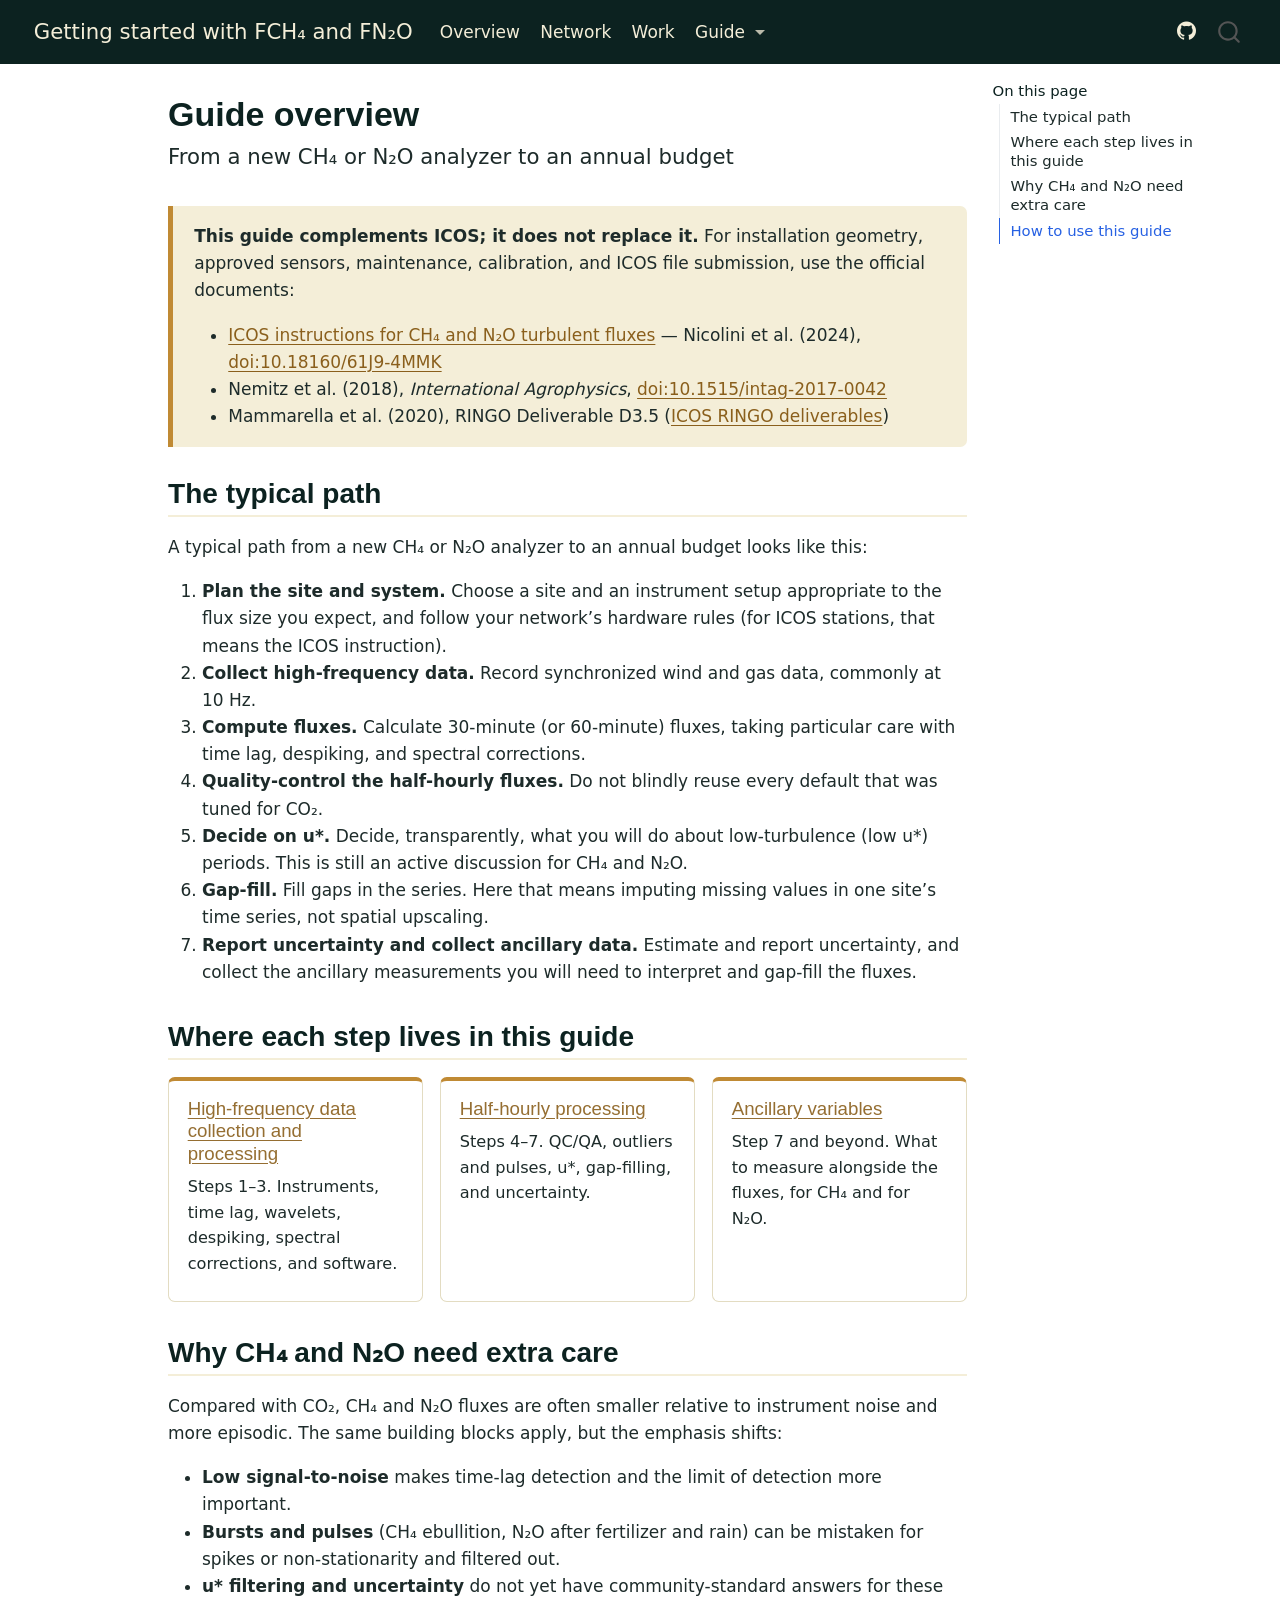
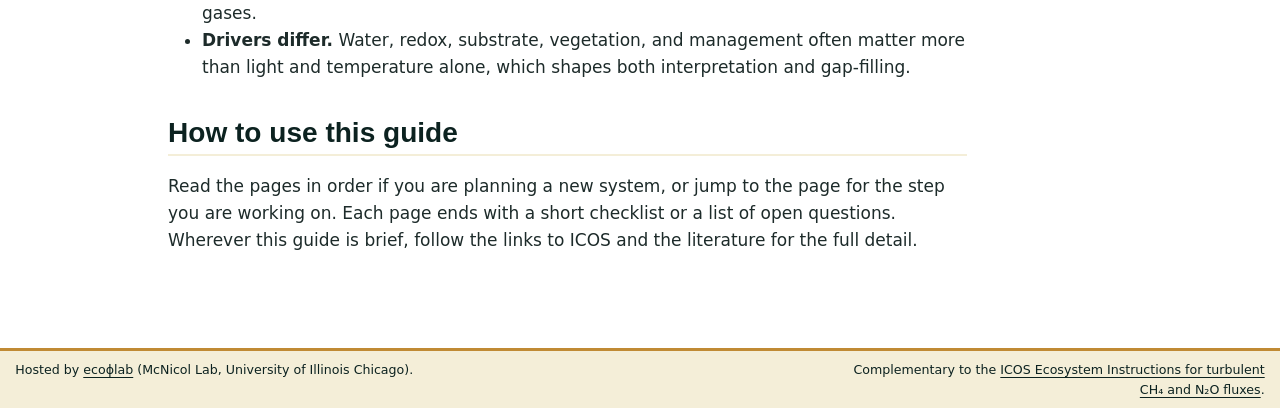
==== guide/index.html @ 62d7a55d "Publish rendered site" ====
<!DOCTYPE html>
<html xmlns="http://www.w3.org/1999/xhtml" lang="en" xml:lang="en"><head>

<meta charset="utf-8">
<meta name="generator" content="quarto-1.8.25">

<meta name="viewport" content="width=device-width, initial-scale=1.0, user-scalable=yes">


<title>Guide overview – Getting started with FCH₄ and FN₂O</title>
<style>
code{white-space: pre-wrap;}
span.smallcaps{font-variant: small-caps;}
div.columns{display: flex; gap: min(4vw, 1.5em);}
div.column{flex: auto; overflow-x: auto;}
div.hanging-indent{margin-left: 1.5em; text-indent: -1.5em;}
ul.task-list{list-style: none;}
ul.task-list li input[type="checkbox"] {
  width: 0.8em;
  margin: 0 0.8em 0.2em -1em; /* quarto-specific, see https://github.com/quarto-dev/quarto-cli/issues/4556 */ 
  vertical-align: middle;
}
</style>


<script src="../site_libs/quarto-nav/quarto-nav.js"></script>
<script src="../site_libs/quarto-nav/headroom.min.js"></script>
<script src="../site_libs/clipboard/clipboard.min.js"></script>
<script src="../site_libs/quarto-search/autocomplete.umd.js"></script>
<script src="../site_libs/quarto-search/fuse.min.js"></script>
<script src="../site_libs/quarto-search/quarto-search.js"></script>
<meta name="quarto:offset" content="../">
<script src="../site_libs/quarto-html/quarto.js" type="module"></script>
<script src="../site_libs/quarto-html/tabsets/tabsets.js" type="module"></script>
<script src="../site_libs/quarto-html/axe/axe-check.js" type="module"></script>
<script src="../site_libs/quarto-html/popper.min.js"></script>
<script src="../site_libs/quarto-html/tippy.umd.min.js"></script>
<script src="../site_libs/quarto-html/anchor.min.js"></script>
<link href="../site_libs/quarto-html/tippy.css" rel="stylesheet">
<link href="../site_libs/quarto-html/quarto-syntax-highlighting-7b89279ff1a6dce999919e0e67d4d9ec.css" rel="stylesheet" id="quarto-text-highlighting-styles">
<script src="../site_libs/bootstrap/bootstrap.min.js"></script>
<link href="../site_libs/bootstrap/bootstrap-icons.css" rel="stylesheet">
<link href="../site_libs/bootstrap/bootstrap-6f5346b57d2c53b8e074c0757b8b391c.min.css" rel="stylesheet" append-hash="true" id="quarto-bootstrap" data-mode="light">
<script id="quarto-search-options" type="application/json">{
  "location": "navbar",
  "copy-button": false,
  "collapse-after": 3,
  "panel-placement": "end",
  "type": "overlay",
  "limit": 50,
  "keyboard-shortcut": [
    "f",
    "/",
    "s"
  ],
  "show-item-context": false,
  "language": {
    "search-no-results-text": "No results",
    "search-matching-documents-text": "matching documents",
    "search-copy-link-title": "Copy link to search",
    "search-hide-matches-text": "Hide additional matches",
    "search-more-match-text": "more match in this document",
    "search-more-matches-text": "more matches in this document",
    "search-clear-button-title": "Clear",
    "search-text-placeholder": "",
    "search-detached-cancel-button-title": "Cancel",
    "search-submit-button-title": "Submit",
    "search-label": "Search"
  }
}</script>
<style>html{ scroll-behavior: smooth; }</style>


<link rel="stylesheet" href="../styles.css">
</head>

<body class="nav-fixed quarto-light">

<div id="quarto-search-results"></div>
  <header id="quarto-header" class="headroom fixed-top">
    <nav class="navbar navbar-expand-lg " data-bs-theme="dark">
      <div class="navbar-container container-fluid">
      <div class="navbar-brand-container mx-auto">
    <a href="../index.html" class="navbar-brand navbar-brand-logo">
    </a>
    <a class="navbar-brand" href="../index.html">
    <span class="navbar-title">Getting started with FCH₄ and FN₂O</span>
    </a>
  </div>
            <div id="quarto-search" class="" title="Search"></div>
          <button class="navbar-toggler" type="button" data-bs-toggle="collapse" data-bs-target="#navbarCollapse" aria-controls="navbarCollapse" role="menu" aria-expanded="false" aria-label="Toggle navigation" onclick="if (window.quartoToggleHeadroom) { window.quartoToggleHeadroom(); }">
  <span class="navbar-toggler-icon"></span>
</button>
          <div class="collapse navbar-collapse" id="navbarCollapse">
            <ul class="navbar-nav navbar-nav-scroll me-auto">
  <li class="nav-item">
    <a class="nav-link" href="../index.html"> 
<span class="menu-text">Overview</span></a>
  </li>  
  <li class="nav-item">
    <a class="nav-link" href="../network.html"> 
<span class="menu-text">Network</span></a>
  </li>  
  <li class="nav-item">
    <a class="nav-link" href="../work.html"> 
<span class="menu-text">Work</span></a>
  </li>  
  <li class="nav-item dropdown ">
    <a class="nav-link dropdown-toggle" href="#" id="nav-menu-guide" role="link" data-bs-toggle="dropdown" aria-expanded="false">
 <span class="menu-text">Guide</span>
    </a>
    <ul class="dropdown-menu" aria-labelledby="nav-menu-guide">    
        <li>
    <a class="dropdown-item" href="../guide/index.html">
 <span class="dropdown-text">Guide overview</span></a>
  </li>  
        <li>
    <a class="dropdown-item" href="../guide/high-frequency.html">
 <span class="dropdown-text">High-frequency data collection and processing</span></a>
  </li>  
        <li>
    <a class="dropdown-item" href="../guide/half-hourly.html">
 <span class="dropdown-text">Half-hourly processing (gap-filling and uncertainty)</span></a>
  </li>  
        <li>
    <a class="dropdown-item" href="../guide/ancillary.html">
 <span class="dropdown-text">Ancillary variables</span></a>
  </li>  
    </ul>
  </li>
</ul>
            <ul class="navbar-nav navbar-nav-scroll ms-auto">
  <li class="nav-item compact">
    <a class="nav-link" href="https://github.com/McNicol-Lab/fch4-fn2o-guide"> <i class="bi bi-github" role="img" aria-label="Source on GitHub">
</i> 
<span class="menu-text"></span></a>
  </li>  
</ul>
          </div> <!-- /navcollapse -->
            <div class="quarto-navbar-tools">
</div>
      </div> <!-- /container-fluid -->
    </nav>
</header>
<!-- content -->
<div id="quarto-content" class="quarto-container page-columns page-rows-contents page-layout-article page-navbar">
<!-- sidebar -->
<!-- margin-sidebar -->
    <div id="quarto-margin-sidebar" class="sidebar margin-sidebar">
        <nav id="TOC" role="doc-toc" class="toc-active">
    <h2 id="toc-title">On this page</h2>
   
  <ul>
  <li><a href="#the-typical-path" id="toc-the-typical-path" class="nav-link active" data-scroll-target="#the-typical-path">The typical path</a></li>
  <li><a href="#where-each-step-lives-in-this-guide" id="toc-where-each-step-lives-in-this-guide" class="nav-link" data-scroll-target="#where-each-step-lives-in-this-guide">Where each step lives in this guide</a></li>
  <li><a href="#why-ch₄-and-n₂o-need-extra-care" id="toc-why-ch₄-and-n₂o-need-extra-care" class="nav-link" data-scroll-target="#why-ch₄-and-n₂o-need-extra-care">Why CH₄ and N₂O need extra care</a></li>
  <li><a href="#how-to-use-this-guide" id="toc-how-to-use-this-guide" class="nav-link" data-scroll-target="#how-to-use-this-guide">How to use this guide</a></li>
  </ul>
</nav>
    </div>
<!-- main -->
<main class="content" id="quarto-document-content">

<header id="title-block-header" class="quarto-title-block default">
<div class="quarto-title">
<h1 class="title">Guide overview</h1>
<p class="subtitle lead">From a new CH₄ or N₂O analyzer to an annual budget</p>
</div>



<div class="quarto-title-meta">

    
  
    
  </div>
  


</header>


<div class="icos-box">
<p><strong>This guide complements ICOS; it does not replace it.</strong> For installation geometry, approved sensors, maintenance, calibration, and ICOS file submission, use the official documents:</p>
<ul>
<li><a href="https://www.europe-fluxdata.eu/icos/documents/instructions/eddych4n2o">ICOS instructions for CH₄ and N₂O turbulent fluxes</a> — Nicolini et al.&nbsp;(2024), <a href="https://doi.org/10.18160/61J9-4MMK">doi:10.18160/61J9-4MMK</a></li>
<li>Nemitz et al.&nbsp;(2018), <em>International Agrophysics</em>, <a href="https://doi.org/10.1515/intag-2017-0042">doi:10.1515/intag-2017-0042</a></li>
<li>Mammarella et al.&nbsp;(2020), RINGO Deliverable D3.5 (<a href="https://www.icos-cp.eu/impact/projects/ringo/deliverables">ICOS RINGO deliverables</a>)</li>
</ul>
</div>
<section id="the-typical-path" class="level2">
<h2 class="anchored" data-anchor-id="the-typical-path">The typical path</h2>
<p>A typical path from a new CH₄ or N₂O analyzer to an annual budget looks like this:</p>
<ol type="1">
<li><strong>Plan the site and system.</strong> Choose a site and an instrument setup appropriate to the flux size you expect, and follow your network’s hardware rules (for ICOS stations, that means the ICOS instruction).</li>
<li><strong>Collect high-frequency data.</strong> Record synchronized wind and gas data, commonly at 10 Hz.</li>
<li><strong>Compute fluxes.</strong> Calculate 30-minute (or 60-minute) fluxes, taking particular care with time lag, despiking, and spectral corrections.</li>
<li><strong>Quality-control the half-hourly fluxes.</strong> Do not blindly reuse every default that was tuned for CO₂.</li>
<li><strong>Decide on u*.</strong> Decide, transparently, what you will do about low-turbulence (low u*) periods. This is still an active discussion for CH₄ and N₂O.</li>
<li><strong>Gap-fill.</strong> Fill gaps in the series. Here that means imputing missing values in one site’s time series, not spatial upscaling.</li>
<li><strong>Report uncertainty and collect ancillary data.</strong> Estimate and report uncertainty, and collect the ancillary measurements you will need to interpret and gap-fill the fluxes.</li>
</ol>
</section>
<section id="where-each-step-lives-in-this-guide" class="level2">
<h2 class="anchored" data-anchor-id="where-each-step-lives-in-this-guide">Where each step lives in this guide</h2>
<div class="card-grid">
<section id="high-frequency-data-collection-and-processing" class="level4 area-card">
<h4 class="anchored" data-anchor-id="high-frequency-data-collection-and-processing"><a href="../guide/high-frequency.html">High-frequency data collection and processing</a></h4>
<p>Steps 1–3. Instruments, time lag, wavelets, despiking, spectral corrections, and software.</p>
</section>
<section id="half-hourly-processing" class="level4 area-card">
<h4 class="anchored" data-anchor-id="half-hourly-processing"><a href="../guide/half-hourly.html">Half-hourly processing</a></h4>
<p>Steps 4–7. QC/QA, outliers and pulses, u*, gap-filling, and uncertainty.</p>
</section>
<section id="ancillary-variables" class="level4 area-card">
<h4 class="anchored" data-anchor-id="ancillary-variables"><a href="../guide/ancillary.html">Ancillary variables</a></h4>
<p>Step 7 and beyond. What to measure alongside the fluxes, for CH₄ and for N₂O.</p>
</section>
</div>
</section>
<section id="why-ch₄-and-n₂o-need-extra-care" class="level2">
<h2 class="anchored" data-anchor-id="why-ch₄-and-n₂o-need-extra-care">Why CH₄ and N₂O need extra care</h2>
<p>Compared with CO₂, CH₄ and N₂O fluxes are often smaller relative to instrument noise and more episodic. The same building blocks apply, but the emphasis shifts:</p>
<ul>
<li><strong>Low signal-to-noise</strong> makes time-lag detection and the limit of detection more important.</li>
<li><strong>Bursts and pulses</strong> (CH₄ ebullition, N₂O after fertilizer and rain) can be mistaken for spikes or non-stationarity and filtered out.</li>
<li><strong>u* filtering and uncertainty</strong> do not yet have community-standard answers for these gases.</li>
<li><strong>Drivers differ.</strong> Water, redox, substrate, vegetation, and management often matter more than light and temperature alone, which shapes both interpretation and gap-filling.</li>
</ul>
</section>
<section id="how-to-use-this-guide" class="level2">
<h2 class="anchored" data-anchor-id="how-to-use-this-guide">How to use this guide</h2>
<p>Read the pages in order if you are planning a new system, or jump to the page for the step you are working on. Each page ends with a short checklist or a list of open questions. Wherever this guide is brief, follow the links to ICOS and the literature for the full detail.</p>


</section>

</main> <!-- /main -->
<script id="quarto-html-after-body" type="application/javascript">
  window.document.addEventListener("DOMContentLoaded", function (event) {
    const icon = "";
    const anchorJS = new window.AnchorJS();
    anchorJS.options = {
      placement: 'right',
      icon: icon
    };
    anchorJS.add('.anchored');
    const isCodeAnnotation = (el) => {
      for (const clz of el.classList) {
        if (clz.startsWith('code-annotation-')) {                     
          return true;
        }
      }
      return false;
    }
    const onCopySuccess = function(e) {
      // button target
      const button = e.trigger;
      // don't keep focus
      button.blur();
      // flash "checked"
      button.classList.add('code-copy-button-checked');
      var currentTitle = button.getAttribute("title");
      button.setAttribute("title", "Copied!");
      let tooltip;
      if (window.bootstrap) {
        button.setAttribute("data-bs-toggle", "tooltip");
        button.setAttribute("data-bs-placement", "left");
        button.setAttribute("data-bs-title", "Copied!");
        tooltip = new bootstrap.Tooltip(button, 
          { trigger: "manual", 
            customClass: "code-copy-button-tooltip",
            offset: [0, -8]});
        tooltip.show();    
      }
      setTimeout(function() {
        if (tooltip) {
          tooltip.hide();
          button.removeAttribute("data-bs-title");
          button.removeAttribute("data-bs-toggle");
          button.removeAttribute("data-bs-placement");
        }
        button.setAttribute("title", currentTitle);
        button.classList.remove('code-copy-button-checked');
      }, 1000);
      // clear code selection
      e.clearSelection();
    }
    const getTextToCopy = function(trigger) {
      const outerScaffold = trigger.parentElement.cloneNode(true);
      const codeEl = outerScaffold.querySelector('code');
      for (const childEl of codeEl.children) {
        if (isCodeAnnotation(childEl)) {
          childEl.remove();
        }
      }
      return codeEl.innerText;
    }
    const clipboard = new window.ClipboardJS('.code-copy-button:not([data-in-quarto-modal])', {
      text: getTextToCopy
    });
    clipboard.on('success', onCopySuccess);
    if (window.document.getElementById('quarto-embedded-source-code-modal')) {
      const clipboardModal = new window.ClipboardJS('.code-copy-button[data-in-quarto-modal]', {
        text: getTextToCopy,
        container: window.document.getElementById('quarto-embedded-source-code-modal')
      });
      clipboardModal.on('success', onCopySuccess);
    }
      var localhostRegex = new RegExp(/^(?:http|https):\/\/localhost\:?[0-9]*\//);
      var mailtoRegex = new RegExp(/^mailto:/);
        var filterRegex = new RegExp("https:\/\/mcnicol-lab\.github\.io\/fch4-fn2o-guide\/");
      var isInternal = (href) => {
          return filterRegex.test(href) || localhostRegex.test(href) || mailtoRegex.test(href);
      }
      // Inspect non-navigation links and adorn them if external
     var links = window.document.querySelectorAll('a[href]:not(.nav-link):not(.navbar-brand):not(.toc-action):not(.sidebar-link):not(.sidebar-item-toggle):not(.pagination-link):not(.no-external):not([aria-hidden]):not(.dropdown-item):not(.quarto-navigation-tool):not(.about-link)');
      for (var i=0; i<links.length; i++) {
        const link = links[i];
        if (!isInternal(link.href)) {
          // undo the damage that might have been done by quarto-nav.js in the case of
          // links that we want to consider external
          if (link.dataset.originalHref !== undefined) {
            link.href = link.dataset.originalHref;
          }
            // target, if specified
            link.setAttribute("target", "_blank");
            if (link.getAttribute("rel") === null) {
              link.setAttribute("rel", "noopener");
            }
        }
      }
    function tippyHover(el, contentFn, onTriggerFn, onUntriggerFn) {
      const config = {
        allowHTML: true,
        maxWidth: 500,
        delay: 100,
        arrow: false,
        appendTo: function(el) {
            return el.parentElement;
        },
        interactive: true,
        interactiveBorder: 10,
        theme: 'quarto',
        placement: 'bottom-start',
      };
      if (contentFn) {
        config.content = contentFn;
      }
      if (onTriggerFn) {
        config.onTrigger = onTriggerFn;
      }
      if (onUntriggerFn) {
        config.onUntrigger = onUntriggerFn;
      }
      window.tippy(el, config); 
    }
    const noterefs = window.document.querySelectorAll('a[role="doc-noteref"]');
    for (var i=0; i<noterefs.length; i++) {
      const ref = noterefs[i];
      tippyHover(ref, function() {
        // use id or data attribute instead here
        let href = ref.getAttribute('data-footnote-href') || ref.getAttribute('href');
        try { href = new URL(href).hash; } catch {}
        const id = href.replace(/^#\/?/, "");
        const note = window.document.getElementById(id);
        if (note) {
          return note.innerHTML;
        } else {
          return "";
        }
      });
    }
    const xrefs = window.document.querySelectorAll('a.quarto-xref');
    const processXRef = (id, note) => {
      // Strip column container classes
      const stripColumnClz = (el) => {
        el.classList.remove("page-full", "page-columns");
        if (el.children) {
          for (const child of el.children) {
            stripColumnClz(child);
          }
        }
      }
      stripColumnClz(note)
      if (id === null || id.startsWith('sec-')) {
        // Special case sections, only their first couple elements
        const container = document.createElement("div");
        if (note.children && note.children.length > 2) {
          container.appendChild(note.children[0].cloneNode(true));
          for (let i = 1; i < note.children.length; i++) {
            const child = note.children[i];
            if (child.tagName === "P" && child.innerText === "") {
              continue;
            } else {
              container.appendChild(child.cloneNode(true));
              break;
            }
          }
          if (window.Quarto?.typesetMath) {
            window.Quarto.typesetMath(container);
          }
          return container.innerHTML
        } else {
          if (window.Quarto?.typesetMath) {
            window.Quarto.typesetMath(note);
          }
          return note.innerHTML;
        }
      } else {
        // Remove any anchor links if they are present
        const anchorLink = note.querySelector('a.anchorjs-link');
        if (anchorLink) {
          anchorLink.remove();
        }
        if (window.Quarto?.typesetMath) {
          window.Quarto.typesetMath(note);
        }
        if (note.classList.contains("callout")) {
          return note.outerHTML;
        } else {
          return note.innerHTML;
        }
      }
    }
    for (var i=0; i<xrefs.length; i++) {
      const xref = xrefs[i];
      tippyHover(xref, undefined, function(instance) {
        instance.disable();
        let url = xref.getAttribute('href');
        let hash = undefined; 
        if (url.startsWith('#')) {
          hash = url;
        } else {
          try { hash = new URL(url).hash; } catch {}
        }
        if (hash) {
          const id = hash.replace(/^#\/?/, "");
          const note = window.document.getElementById(id);
          if (note !== null) {
            try {
              const html = processXRef(id, note.cloneNode(true));
              instance.setContent(html);
            } finally {
              instance.enable();
              instance.show();
            }
          } else {
            // See if we can fetch this
            fetch(url.split('#')[0])
            .then(res => res.text())
            .then(html => {
              const parser = new DOMParser();
              const htmlDoc = parser.parseFromString(html, "text/html");
              const note = htmlDoc.getElementById(id);
              if (note !== null) {
                const html = processXRef(id, note);
                instance.setContent(html);
              } 
            }).finally(() => {
              instance.enable();
              instance.show();
            });
          }
        } else {
          // See if we can fetch a full url (with no hash to target)
          // This is a special case and we should probably do some content thinning / targeting
          fetch(url)
          .then(res => res.text())
          .then(html => {
            const parser = new DOMParser();
            const htmlDoc = parser.parseFromString(html, "text/html");
            const note = htmlDoc.querySelector('main.content');
            if (note !== null) {
              // This should only happen for chapter cross references
              // (since there is no id in the URL)
              // remove the first header
              if (note.children.length > 0 && note.children[0].tagName === "HEADER") {
                note.children[0].remove();
              }
              const html = processXRef(null, note);
              instance.setContent(html);
            } 
          }).finally(() => {
            instance.enable();
            instance.show();
          });
        }
      }, function(instance) {
      });
    }
        let selectedAnnoteEl;
        const selectorForAnnotation = ( cell, annotation) => {
          let cellAttr = 'data-code-cell="' + cell + '"';
          let lineAttr = 'data-code-annotation="' +  annotation + '"';
          const selector = 'span[' + cellAttr + '][' + lineAttr + ']';
          return selector;
        }
        const selectCodeLines = (annoteEl) => {
          const doc = window.document;
          const targetCell = annoteEl.getAttribute("data-target-cell");
          const targetAnnotation = annoteEl.getAttribute("data-target-annotation");
          const annoteSpan = window.document.querySelector(selectorForAnnotation(targetCell, targetAnnotation));
          const lines = annoteSpan.getAttribute("data-code-lines").split(",");
          const lineIds = lines.map((line) => {
            return targetCell + "-" + line;
          })
          let top = null;
          let height = null;
          let parent = null;
          if (lineIds.length > 0) {
              //compute the position of the single el (top and bottom and make a div)
              const el = window.document.getElementById(lineIds[0]);
              top = el.offsetTop;
              height = el.offsetHeight;
              parent = el.parentElement.parentElement;
            if (lineIds.length > 1) {
              const lastEl = window.document.getElementById(lineIds[lineIds.length - 1]);
              const bottom = lastEl.offsetTop + lastEl.offsetHeight;
              height = bottom - top;
            }
            if (top !== null && height !== null && parent !== null) {
              // cook up a div (if necessary) and position it 
              let div = window.document.getElementById("code-annotation-line-highlight");
              if (div === null) {
                div = window.document.createElement("div");
                div.setAttribute("id", "code-annotation-line-highlight");
                div.style.position = 'absolute';
                parent.appendChild(div);
              }
              div.style.top = top - 2 + "px";
              div.style.height = height + 4 + "px";
              div.style.left = 0;
              let gutterDiv = window.document.getElementById("code-annotation-line-highlight-gutter");
              if (gutterDiv === null) {
                gutterDiv = window.document.createElement("div");
                gutterDiv.setAttribute("id", "code-annotation-line-highlight-gutter");
                gutterDiv.style.position = 'absolute';
                const codeCell = window.document.getElementById(targetCell);
                const gutter = codeCell.querySelector('.code-annotation-gutter');
                gutter.appendChild(gutterDiv);
              }
              gutterDiv.style.top = top - 2 + "px";
              gutterDiv.style.height = height + 4 + "px";
            }
            selectedAnnoteEl = annoteEl;
          }
        };
        const unselectCodeLines = () => {
          const elementsIds = ["code-annotation-line-highlight", "code-annotation-line-highlight-gutter"];
          elementsIds.forEach((elId) => {
            const div = window.document.getElementById(elId);
            if (div) {
              div.remove();
            }
          });
          selectedAnnoteEl = undefined;
        };
          // Handle positioning of the toggle
      window.addEventListener(
        "resize",
        throttle(() => {
          elRect = undefined;
          if (selectedAnnoteEl) {
            selectCodeLines(selectedAnnoteEl);
          }
        }, 10)
      );
      function throttle(fn, ms) {
      let throttle = false;
      let timer;
        return (...args) => {
          if(!throttle) { // first call gets through
              fn.apply(this, args);
              throttle = true;
          } else { // all the others get throttled
              if(timer) clearTimeout(timer); // cancel #2
              timer = setTimeout(() => {
                fn.apply(this, args);
                timer = throttle = false;
              }, ms);
          }
        };
      }
        // Attach click handler to the DT
        const annoteDls = window.document.querySelectorAll('dt[data-target-cell]');
        for (const annoteDlNode of annoteDls) {
          annoteDlNode.addEventListener('click', (event) => {
            const clickedEl = event.target;
            if (clickedEl !== selectedAnnoteEl) {
              unselectCodeLines();
              const activeEl = window.document.querySelector('dt[data-target-cell].code-annotation-active');
              if (activeEl) {
                activeEl.classList.remove('code-annotation-active');
              }
              selectCodeLines(clickedEl);
              clickedEl.classList.add('code-annotation-active');
            } else {
              // Unselect the line
              unselectCodeLines();
              clickedEl.classList.remove('code-annotation-active');
            }
          });
        }
    const findCites = (el) => {
      const parentEl = el.parentElement;
      if (parentEl) {
        const cites = parentEl.dataset.cites;
        if (cites) {
          return {
            el,
            cites: cites.split(' ')
          };
        } else {
          return findCites(el.parentElement)
        }
      } else {
        return undefined;
      }
    };
    var bibliorefs = window.document.querySelectorAll('a[role="doc-biblioref"]');
    for (var i=0; i<bibliorefs.length; i++) {
      const ref = bibliorefs[i];
      const citeInfo = findCites(ref);
      if (citeInfo) {
        tippyHover(citeInfo.el, function() {
          var popup = window.document.createElement('div');
          citeInfo.cites.forEach(function(cite) {
            var citeDiv = window.document.createElement('div');
            citeDiv.classList.add('hanging-indent');
            citeDiv.classList.add('csl-entry');
            var biblioDiv = window.document.getElementById('ref-' + cite);
            if (biblioDiv) {
              citeDiv.innerHTML = biblioDiv.innerHTML;
            }
            popup.appendChild(citeDiv);
          });
          return popup.innerHTML;
        });
      }
    }
  });
  </script>
</div> <!-- /content -->
<footer class="footer">
  <div class="nav-footer">
    <div class="nav-footer-left">
<p>Hosted by <a href="https://mcnicol-lab.github.io/ecophilab/">ecoϕlab</a> (McNicol Lab, University of Illinois Chicago).</p>
</div>   
    <div class="nav-footer-center">
      &nbsp;
    </div>
    <div class="nav-footer-right">
<p>Complementary to the <a href="https://www.europe-fluxdata.eu/icos/documents/instructions/eddych4n2o">ICOS Ecosystem Instructions for turbulent CH₄ and N₂O fluxes</a>.</p>
</div>
  </div>
</footer>




<script src="../site_libs/quarto-html/zenscroll-min.js"></script>
</body></html>
---- site_libs/quarto-html/tippy.css ----
.tippy-box[data-animation=fade][data-state=hidden]{opacity:0}[data-tippy-root]{max-width:calc(100vw - 10px)}.tippy-box{position:relative;background-color:#333;color:#fff;border-radius:4px;font-size:14px;line-height:1.4;white-space:normal;outline:0;transition-property:transform,visibility,opacity}.tippy-box[data-placement^=top]>.tippy-arrow{bottom:0}.tippy-box[data-placement^=top]>.tippy-arrow:before{bottom:-7px;left:0;border-width:8px 8px 0;border-top-color:initial;transform-origin:center top}.tippy-box[data-placement^=bottom]>.tippy-arrow{top:0}.tippy-box[data-placement^=bottom]>.tippy-arrow:before{top:-7px;left:0;border-width:0 8px 8px;border-bottom-color:initial;transform-origin:center bottom}.tippy-box[data-placement^=left]>.tippy-arrow{right:0}.tippy-box[data-placement^=left]>.tippy-arrow:before{border-width:8px 0 8px 8px;border-left-color:initial;right:-7px;transform-origin:center left}.tippy-box[data-placement^=right]>.tippy-arrow{left:0}.tippy-box[data-placement^=right]>.tippy-arrow:before{left:-7px;border-width:8px 8px 8px 0;border-right-color:initial;transform-origin:center right}.tippy-box[data-inertia][data-state=visible]{transition-timing-function:cubic-bezier(.54,1.5,.38,1.11)}.tippy-arrow{width:16px;height:16px;color:#333}.tippy-arrow:before{content:"";position:absolute;border-color:transparent;border-style:solid}.tippy-content{position:relative;padding:5px 9px;z-index:1}
---- site_libs/quarto-html/quarto-syntax-highlighting-7b89279ff1a6dce999919e0e67d4d9ec.css ----
/* quarto syntax highlight colors */
:root {
  --quarto-hl-ot-color: #003B4F;
  --quarto-hl-at-color: #657422;
  --quarto-hl-ss-color: #20794D;
  --quarto-hl-an-color: #5E5E5E;
  --quarto-hl-fu-color: #4758AB;
  --quarto-hl-st-color: #20794D;
  --quarto-hl-cf-color: #003B4F;
  --quarto-hl-op-color: #5E5E5E;
  --quarto-hl-er-color: #AD0000;
  --quarto-hl-bn-color: #AD0000;
  --quarto-hl-al-color: #AD0000;
  --quarto-hl-va-color: #111111;
  --quarto-hl-bu-color: inherit;
  --quarto-hl-ex-color: inherit;
  --quarto-hl-pp-color: #AD0000;
  --quarto-hl-in-color: #5E5E5E;
  --quarto-hl-vs-color: #20794D;
  --quarto-hl-wa-color: #5E5E5E;
  --quarto-hl-do-color: #5E5E5E;
  --quarto-hl-im-color: #00769E;
  --quarto-hl-ch-color: #20794D;
  --quarto-hl-dt-color: #AD0000;
  --quarto-hl-fl-color: #AD0000;
  --quarto-hl-co-color: #5E5E5E;
  --quarto-hl-cv-color: #5E5E5E;
  --quarto-hl-cn-color: #8f5902;
  --quarto-hl-sc-color: #5E5E5E;
  --quarto-hl-dv-color: #AD0000;
  --quarto-hl-kw-color: #003B4F;
}

/* other quarto variables */
:root {
  --quarto-font-monospace: SFMono-Regular, Menlo, Monaco, Consolas, "Liberation Mono", "Courier New", monospace;
}

/* syntax highlight based on Pandoc's rules */
pre > code.sourceCode > span {
  color: #003B4F;
}

code.sourceCode > span {
  color: #003B4F;
}

div.sourceCode,
div.sourceCode pre.sourceCode {
  color: #003B4F;
}

/* Normal */
code span {
  color: #003B4F;
}

/* Alert */
code span.al {
  color: #AD0000;
  font-style: inherit;
}

/* Annotation */
code span.an {
  color: #5E5E5E;
  font-style: inherit;
}

/* Attribute */
code span.at {
  color: #657422;
  font-style: inherit;
}

/* BaseN */
code span.bn {
  color: #AD0000;
  font-style: inherit;
}

/* BuiltIn */
code span.bu {
  font-style: inherit;
}

/* ControlFlow */
code span.cf {
  color: #003B4F;
  font-weight: bold;
  font-style: inherit;
}

/* Char */
code span.ch {
  color: #20794D;
  font-style: inherit;
}

/* Constant */
code span.cn {
  color: #8f5902;
  font-style: inherit;
}

/* Comment */
code span.co {
  color: #5E5E5E;
  font-style: inherit;
}

/* CommentVar */
code span.cv {
  color: #5E5E5E;
  font-style: italic;
}

/* Documentation */
code span.do {
  color: #5E5E5E;
  font-style: italic;
}

/* DataType */
code span.dt {
  color: #AD0000;
  font-style: inherit;
}

/* DecVal */
code span.dv {
  color: #AD0000;
  font-style: inherit;
}

/* Error */
code span.er {
  color: #AD0000;
  font-style: inherit;
}

/* Extension */
code span.ex {
  font-style: inherit;
}

/* Float */
code span.fl {
  color: #AD0000;
  font-style: inherit;
}

/* Function */
code span.fu {
  color: #4758AB;
  font-style: inherit;
}

/* Import */
code span.im {
  color: #00769E;
  font-style: inherit;
}

/* Information */
code span.in {
  color: #5E5E5E;
  font-style: inherit;
}

/* Keyword */
code span.kw {
  color: #003B4F;
  font-weight: bold;
  font-style: inherit;
}

/* Operator */
code span.op {
  color: #5E5E5E;
  font-style: inherit;
}

/* Other */
code span.ot {
  color: #003B4F;
  font-style: inherit;
}

/* Preprocessor */
code span.pp {
  color: #AD0000;
  font-style: inherit;
}

/* SpecialChar */
code span.sc {
  color: #5E5E5E;
  font-style: inherit;
}

/* SpecialString */
code span.ss {
  color: #20794D;
  font-style: inherit;
}

/* String */
code span.st {
  color: #20794D;
  font-style: inherit;
}

/* Variable */
code span.va {
  color: #111111;
  font-style: inherit;
}

/* VerbatimString */
code span.vs {
  color: #20794D;
  font-style: inherit;
}

/* Warning */
code span.wa {
  color: #5E5E5E;
  font-style: italic;
}

.prevent-inlining {
  content: "</";
}

/*# sourceMappingURL=3944bc705cfaf4c80e56f77c5205168a.css.map */
---- styles.css ----
/* Brand palette shared with the ecoϕlab site */
:root {
  --brand-dark: #0c2220;   /* deep green */
  --brand-gold: #c08a34;   /* golden ochre */
  --brand-cream: #f4eed8;  /* soft cream */
  --bs-primary: #0c2220;
  --bs-secondary: #c08a34;
  --bs-link-color: #8a5f1c;
  --bs-link-hover-color: #0c2220;
}

body {
  font-family: "Calibri", "Segoe UI", system-ui, -apple-system, sans-serif;
  color: #1d2b2a;
  line-height: 1.6;
}

h1, h2, h3, h4, h5, h6, .title {
  font-family: "Trebuchet MS", "Segoe UI", sans-serif;
  color: var(--brand-dark);
}

h2 {
  border-bottom: 2px solid var(--brand-cream);
  padding-bottom: 0.25rem;
  margin-top: 2rem;
}

a { color: #8a5f1c; }
a:hover { color: var(--brand-dark); }

/* Navbar */
.navbar {
  background-color: var(--brand-dark) !important;
}
.navbar .navbar-brand,
.navbar .nav-link,
.navbar .navbar-title,
.navbar .navbar-text,
.navbar .bi {
  color: var(--brand-cream) !important;
}
.navbar .nav-link:hover,
.navbar .nav-link.active {
  color: var(--brand-gold) !important;
}
.navbar .dropdown-menu {
  border-top: 3px solid var(--brand-gold);
}
.navbar .dropdown-item.active,
.navbar .dropdown-item:active {
  background-color: var(--brand-dark);
  color: var(--brand-cream);
}

/* Footer */
.nav-footer {
  background-color: var(--brand-cream);
  color: var(--brand-dark);
  border-top: 3px solid var(--brand-gold);
  font-size: 0.9rem;
}
.nav-footer a { color: var(--brand-dark); text-decoration: underline; }

/* Hero banner on the home page */
.hero {
  background: linear-gradient(135deg, var(--brand-dark) 0%, #1b3b37 100%);
  color: var(--brand-cream);
  border-radius: 0.5rem;
  padding: 1.75rem 1.75rem 1.25rem;
  margin: 0 0 1.75rem;
  border-left: 6px solid var(--brand-gold);
}
.hero p { font-size: 1.1rem; margin-bottom: 0.6rem; }
.hero a { color: var(--brand-gold); }

/* "Start with ICOS" callout */
.icos-box {
  background-color: var(--brand-cream);
  border-left: 5px solid var(--brand-gold);
  border-radius: 0 0.4rem 0.4rem 0;
  padding: 1rem 1.25rem;
  margin: 1.25rem 0 1.75rem;
}
.icos-box p:last-child, .icos-box ul:last-child { margin-bottom: 0; }

/* Card grid for guide areas */
.card-grid {
  display: grid;
  grid-template-columns: repeat(auto-fit, minmax(14rem, 1fr));
  gap: 1rem;
  margin: 1rem 0 1.5rem;
}
.area-card {
  background: #fff;
  border: 1px solid #e3dcc2;
  border-top: 4px solid var(--brand-gold);
  border-radius: 0.4rem;
  padding: 1rem 1.1rem;
}
.area-card h4 { margin-top: 0; font-size: 1.1rem; }
.area-card p { margin-bottom: 0.4rem; font-size: 0.95rem; }

/* Open-question callout */
.open-q {
  background-color: rgba(192, 138, 52, 0.10);
  border: 1px dashed var(--brand-gold);
  border-radius: 0.4rem;
  padding: 0.9rem 1.15rem;
  margin: 1.25rem 0;
}
.open-q strong:first-child { color: #7a521a; }

/* Checklists rendered from task lists */
ul.task-list li, .task-list li { margin-bottom: 0.3rem; }

/* Timeline */
.timeline {
  border-left: 3px solid var(--brand-gold);
  margin: 1rem 0 1.5rem 0.5rem;
  padding-left: 1.25rem;
}
.timeline .tl-item { position: relative; margin-bottom: 1.1rem; }
.timeline .tl-item::before {
  content: "";
  position: absolute;
  left: -1.72rem;
  top: 0.35rem;
  width: 0.85rem;
  height: 0.85rem;
  border-radius: 50%;
  background: var(--brand-dark);
  border: 2px solid var(--brand-cream);
}
.timeline .tl-date {
  font-weight: 700;
  color: var(--brand-dark);
  font-family: "Trebuchet MS", sans-serif;
}

/* Stats on the Network page */
.stat-grid {
  display: grid;
  grid-template-columns: repeat(auto-fit, minmax(7.5rem, 1fr));
  gap: 0.75rem;
  margin: 1rem 0;
}
.stat {
  background: var(--brand-cream);
  border-radius: 0.4rem;
  padding: 0.8rem 1rem;
  text-align: center;
}
.stat .num {
  display: block;
  font-size: 1.8rem;
  font-weight: 700;
  color: var(--brand-dark);
  font-family: "Trebuchet MS", sans-serif;
}
.stat .lbl { font-size: 0.9rem; }

/* Opt-in form */
.optin-form {
  background: #fff;
  border: 1px solid #e3dcc2;
  border-top: 4px solid var(--brand-dark);
  border-radius: 0.4rem;
  padding: 1.25rem;
  max-width: 36rem;
  margin: 1rem 0 1.5rem;
}
.optin-form label { font-weight: 600; }
.optin-form .btn-primary {
  background-color: var(--brand-dark);
  border-color: var(--brand-dark);
}
.optin-form .btn-primary:hover { background-color: #1b3b37; }
.optin-form .btn-gold {
  background-color: var(--brand-gold);
  border-color: var(--brand-gold);
  color: #fff;
}
#optin-message { margin-top: 1rem; }
#optin-message:empty { display: none; }
.optin-msg { border-radius: 0.35rem; padding: 0.8rem 1rem; }
.optin-msg.ok   { background: #e6f0ea; border-left: 4px solid #2f6b4f; }
.optin-msg.info { background: var(--brand-cream); border-left: 4px solid var(--brand-gold); }
.optin-msg.no   { background: #f5f1ea; border-left: 4px solid #8a7d66; }
.name-list { columns: 2; }
.small-note { font-size: 0.9rem; color: #4a5856; }
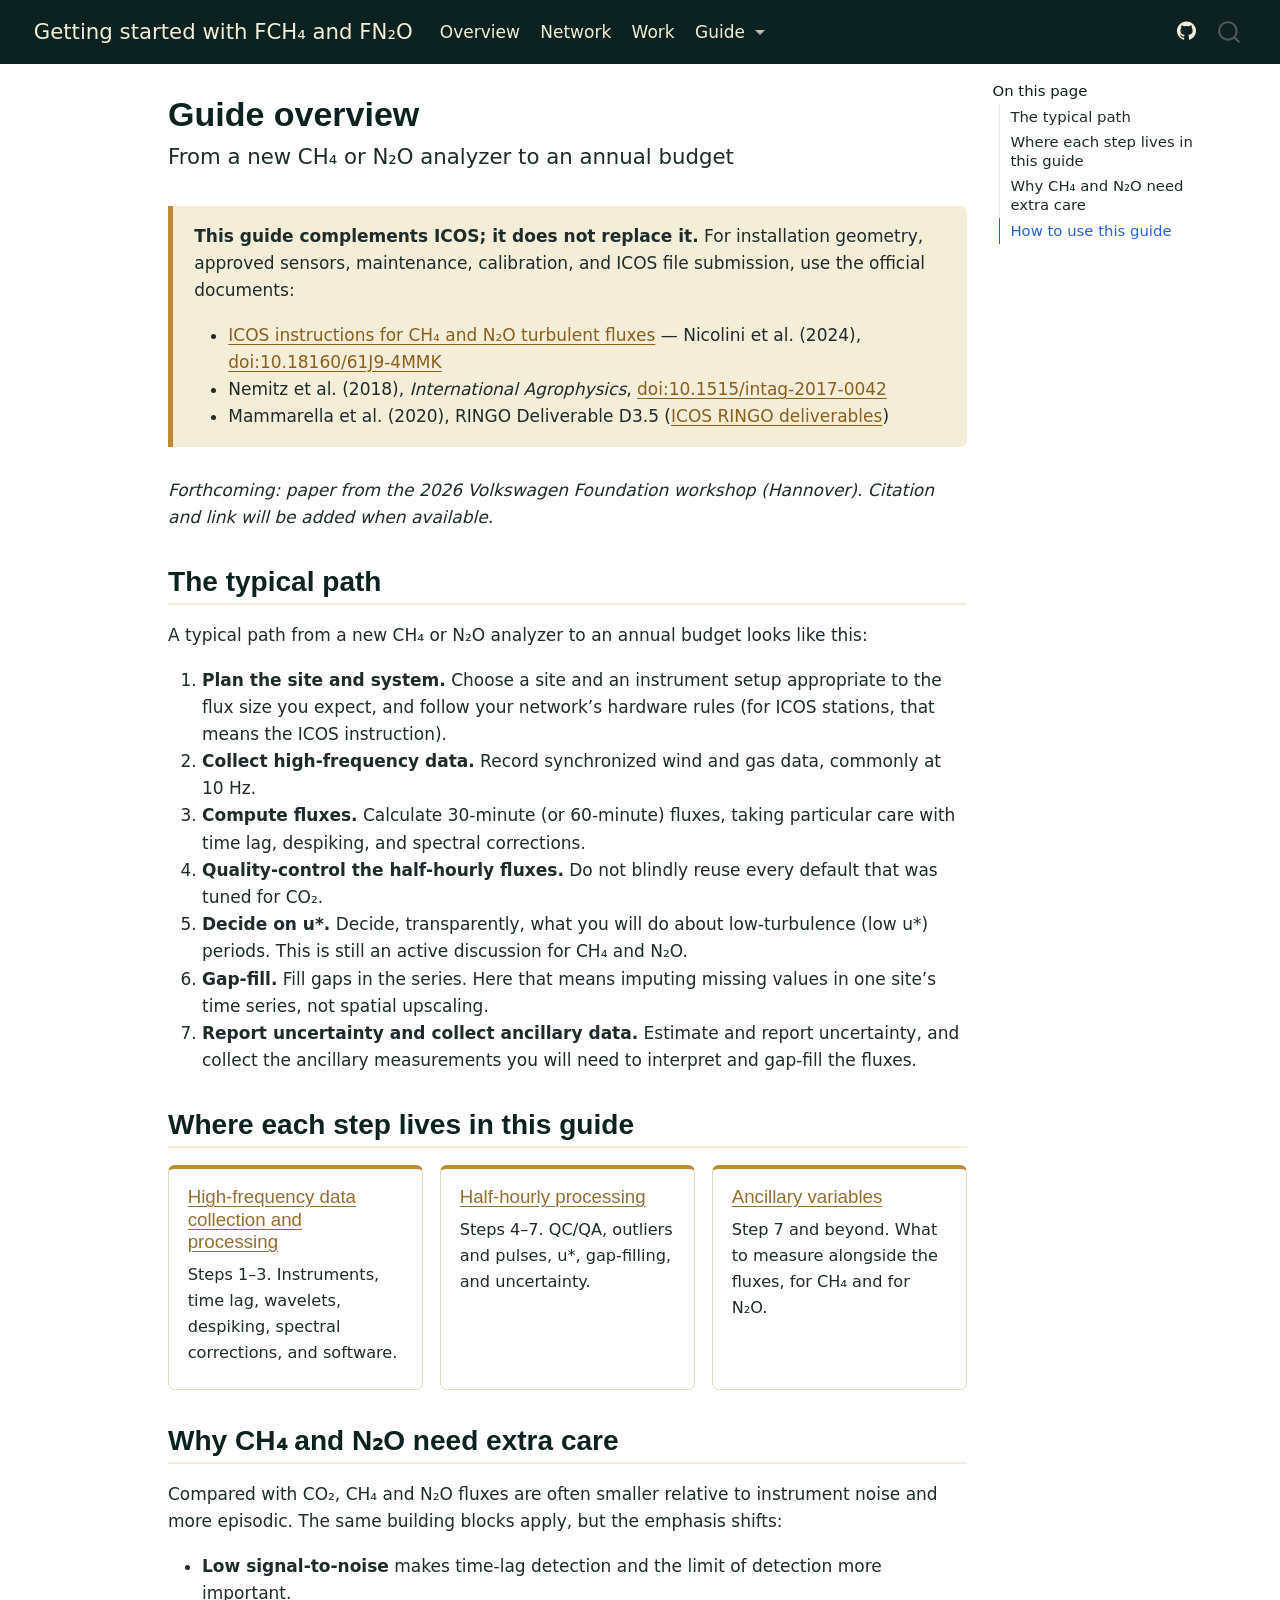
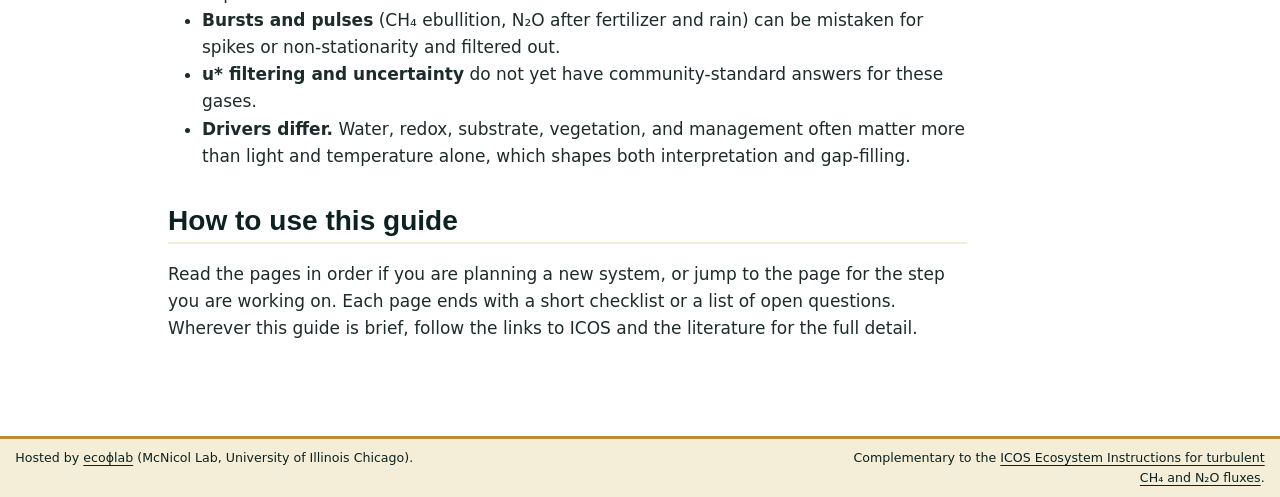
==== commit 9143ad41: "Publish site: add Thomas 2011, Dengel 2013, VW workshop placeholder" ====
--- a/guide/index.html
+++ b/guide/index.html
@@ -189,6 +189,7 @@
 <li>Mammarella et al.&nbsp;(2020), RINGO Deliverable D3.5 (<a href="https://www.icos-cp.eu/impact/projects/ringo/deliverables">ICOS RINGO deliverables</a>)</li>
 </ul>
 </div>
+<p><em>Forthcoming: paper from the 2026 Volkswagen Foundation workshop (Hannover). Citation and link will be added when available.</em></p>
 <section id="the-typical-path" class="level2">
 <h2 class="anchored" data-anchor-id="the-typical-path">The typical path</h2>
 <p>A typical path from a new CH₄ or N₂O analyzer to an annual budget looks like this:</p>
